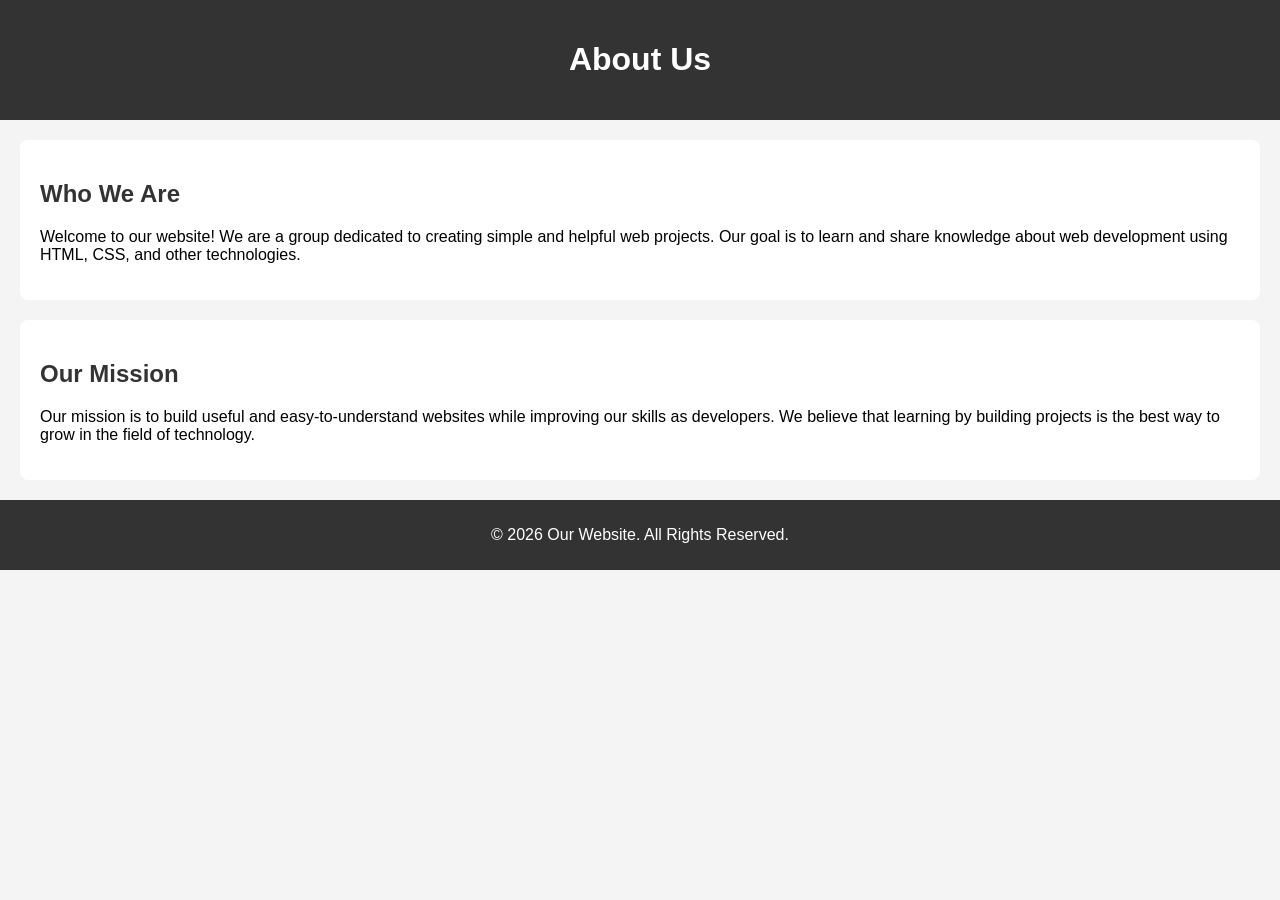
==== aboutus.html @ 9538e19f "sfaeaw" ====
<!DOCTYPE html>
<html lang="en">
<head>
    <meta charset="UTF-8">
    <meta name="viewport" content="width=device-width, initial-scale=1.0">
    <title>About Us</title>
    <link rel="stylesheet" href="aboutus.css">
</head>
<body>

<header>
    <h1>About Us</h1>
</header>

<section class="about">
    <h2>Who We Are</h2>
    <p>
        Welcome to our website! We are a group dedicated to creating simple
        and helpful web projects. Our goal is to learn and share knowledge
        about web development using HTML, CSS, and other technologies.
    </p>
</section>

<section class="mission">
    <h2>Our Mission</h2>
    <p>
        Our mission is to build useful and easy-to-understand websites while
        improving our skills as developers. We believe that learning by
        building projects is the best way to grow in the field of technology.
    </p>
</section>

<footer>
    <p>© 2026 Our Website. All Rights Reserved.</p>
</footer>

</body>
</html>
---- aboutus.css ----
body {
    font-family: Arial, sans-serif;
    margin: 0;
    background-color: #f4f4f4;
}

header {
    background-color: #333;
    color: white;
    text-align: center;
    padding: 20px;
}

.about, .mission {
    background: white;
    margin: 20px;
    padding: 20px;
    border-radius: 8px;
}

h2 {
    color: #333;
}

footer {
    text-align: center;
    padding: 10px;
    background: #333;
    color: white;
}
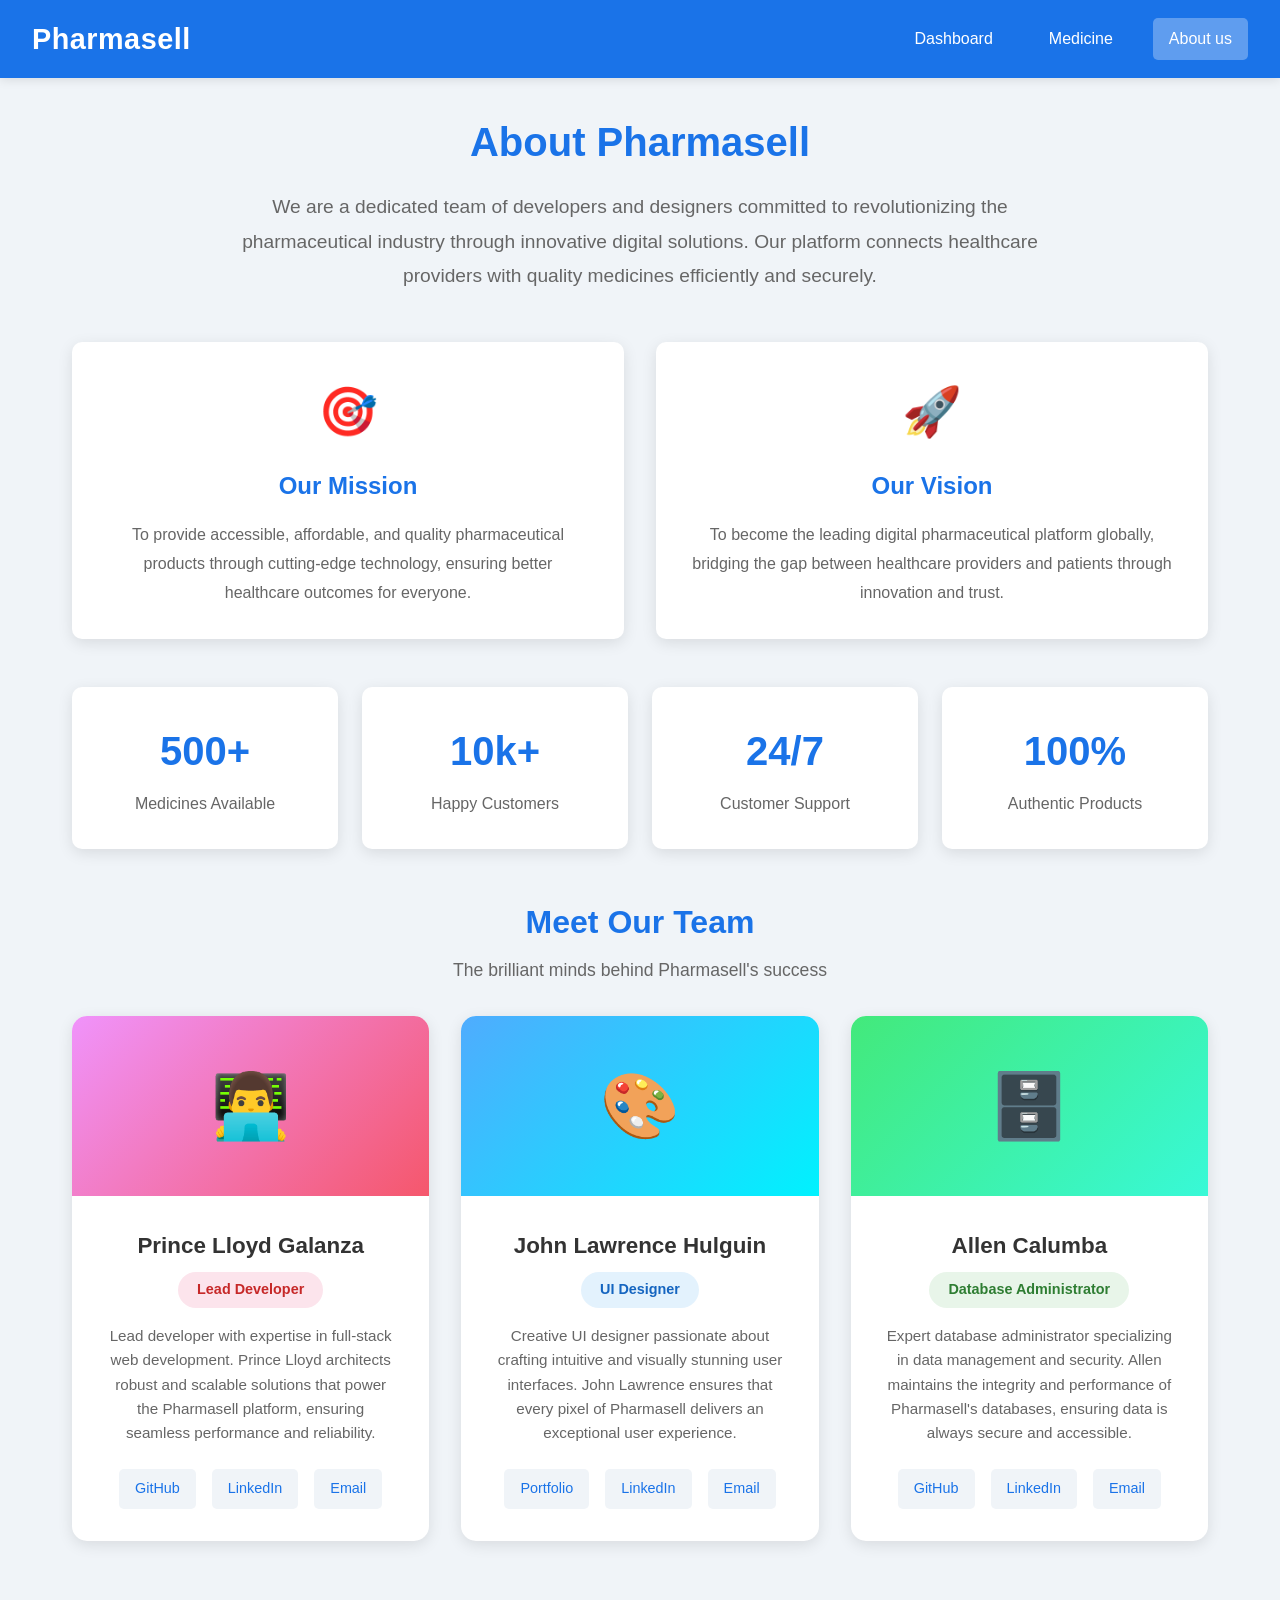
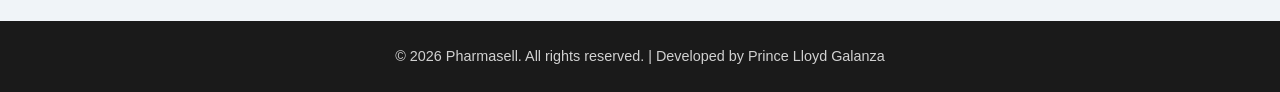
==== commit 16bedd71: "aw" ====
--- a/aboutus.html
+++ b/aboutus.html
@@ -3,35 +3,447 @@
 <head>
     <meta charset="UTF-8">
     <meta name="viewport" content="width=device-width, initial-scale=1.0">
-    <title>About Us</title>
-    <link rel="stylesheet" href="aboutus.css">
+    <title>Pharmasell - About Us</title>
+    <style>
+        /* Reset and Base Styles */
+        * {
+            margin: 0;
+            padding: 0;
+            box-sizing: border-box;
+        }
+
+        body {
+            font-family: 'Segoe UI', Tahoma, Geneva, Verdana, sans-serif;
+            line-height: 1.6;
+            color: #333;
+            background-color: #f0f4f8;
+            min-height: 100vh;
+            display: flex;
+            flex-direction: column;
+        }
+
+        /* Header Styles */
+        header {
+            background-color: #1a73e8;
+            color: white;
+            padding: 1rem 2rem;
+            display: flex;
+            justify-content: space-between;
+            align-items: center;
+            box-shadow: 0 2px 10px rgba(0, 0, 0, 0.1);
+            position: sticky;
+            top: 0;
+            z-index: 100;
+        }
+
+        header h1 {
+            font-size: 1.8rem;
+            font-weight: 700;
+            letter-spacing: 0.5px;
+        }
+
+        nav {
+            display: flex;
+            gap: 1.5rem;
+        }
+
+        nav a {
+            color: white;
+            text-decoration: none;
+            font-weight: 500;
+            padding: 0.5rem 1rem;
+            border-radius: 5px;
+            transition: background-color 0.3s ease;
+        }
+
+        nav a:hover {
+            background-color: rgba(255, 255, 255, 0.2);
+        }
+
+        nav a.active {
+            background-color: rgba(255, 255, 255, 0.3);
+        }
+
+        /* Main Content Styles */
+        main {
+            flex: 1;
+            padding: 2rem;
+            max-width: 1200px;
+            margin: 0 auto;
+            width: 100%;
+        }
+
+        /* About Section */
+        .about-header {
+            text-align: center;
+            margin-bottom: 3rem;
+        }
+
+        .about-header h2 {
+            font-size: 2.5rem;
+            color: #1a73e8;
+            margin-bottom: 1rem;
+        }
+
+        .about-header p {
+            font-size: 1.2rem;
+            color: #666;
+            max-width: 800px;
+            margin: 0 auto;
+            line-height: 1.8;
+        }
+
+        /* Mission & Vision */
+        .mission-vision {
+            display: grid;
+            grid-template-columns: repeat(auto-fit, minmax(300px, 1fr));
+            gap: 2rem;
+            margin-bottom: 3rem;
+        }
+
+        .info-card {
+            background: white;
+            padding: 2rem;
+            border-radius: 10px;
+            box-shadow: 0 4px 15px rgba(0, 0, 0, 0.1);
+            text-align: center;
+            transition: transform 0.3s ease;
+        }
+
+        .info-card:hover {
+            transform: translateY(-5px);
+        }
+
+        .info-card .icon {
+            font-size: 3rem;
+            margin-bottom: 1rem;
+        }
+
+        .info-card h3 {
+            font-size: 1.5rem;
+            color: #1a73e8;
+            margin-bottom: 1rem;
+        }
+
+        .info-card p {
+            color: #666;
+            line-height: 1.8;
+        }
+
+        /* Team Section */
+        .team-section {
+            margin-bottom: 3rem;
+        }
+
+        .team-title {
+            text-align: center;
+            margin-bottom: 2rem;
+        }
+
+        .team-title h3 {
+            font-size: 2rem;
+            color: #1a73e8;
+            margin-bottom: 0.5rem;
+        }
+
+        .team-title p {
+            color: #666;
+            font-size: 1.1rem;
+        }
+
+        .team-grid {
+            display: grid;
+            grid-template-columns: repeat(auto-fit, minmax(300px, 1fr));
+            gap: 2rem;
+        }
+
+        .team-card {
+            background: white;
+            border-radius: 15px;
+            overflow: hidden;
+            box-shadow: 0 4px 15px rgba(0, 0, 0, 0.1);
+            transition: transform 0.3s ease, box-shadow 0.3s ease;
+            text-align: center;
+        }
+
+        .team-card:hover {
+            transform: translateY(-10px);
+            box-shadow: 0 10px 30px rgba(0, 0, 0, 0.15);
+        }
+
+        .team-avatar {
+            background: linear-gradient(135deg, #667eea 0%, #764ba2 100%);
+            height: 180px;
+            display: flex;
+            align-items: center;
+            justify-content: center;
+            font-size: 4rem;
+            position: relative;
+        }
+
+        .team-avatar.dev-lead {
+            background: linear-gradient(135deg, #f093fb 0%, #f5576c 100%);
+        }
+
+        .team-avatar.ui-designer {
+            background: linear-gradient(135deg, #4facfe 0%, #00f2fe 100%);
+        }
+
+        .team-avatar.db-admin {
+            background: linear-gradient(135deg, #43e97b 0%, #38f9d7 100%);
+        }
+
+        .team-info {
+            padding: 2rem;
+        }
+
+        .team-name {
+            font-size: 1.4rem;
+            font-weight: 700;
+            color: #333;
+            margin-bottom: 0.5rem;
+        }
+
+        .team-role {
+            display: inline-block;
+            background-color: #e8f0fe;
+            color: #1a73e8;
+            padding: 0.4rem 1.2rem;
+            border-radius: 25px;
+            font-size: 0.9rem;
+            font-weight: 600;
+            margin-bottom: 1rem;
+        }
+
+        .team-role.lead {
+            background-color: #fce4ec;
+            color: #c62828;
+        }
+
+        .team-role.designer {
+            background-color: #e3f2fd;
+            color: #1565c0;
+        }
+
+        .team-role.database {
+            background-color: #e8f5e9;
+            color: #2e7d32;
+        }
+
+        .team-bio {
+            color: #666;
+            font-size: 0.95rem;
+            line-height: 1.6;
+            margin-bottom: 1.5rem;
+        }
+
+        .social-links {
+            display: flex;
+            justify-content: center;
+            gap: 1rem;
+        }
+
+        .social-link {
+            background-color: #f0f4f8;
+            color: #1a73e8;
+            text-decoration: none;
+            padding: 0.5rem 1rem;
+            border-radius: 5px;
+            font-size: 0.9rem;
+            transition: background-color 0.3s ease, color 0.3s ease;
+        }
+
+        .social-link:hover {
+            background-color: #1a73e8;
+            color: white;
+        }
+
+        /* Stats Section */
+        .stats-section {
+            display: grid;
+            grid-template-columns: repeat(auto-fit, minmax(200px, 1fr));
+            gap: 1.5rem;
+            margin-bottom: 3rem;
+        }
+
+        .stat-card {
+            background: white;
+            padding: 2rem;
+            border-radius: 10px;
+            box-shadow: 0 4px 15px rgba(0, 0, 0, 0.1);
+            text-align: center;
+        }
+
+        .stat-number {
+            font-size: 2.5rem;
+            font-weight: 700;
+            color: #1a73e8;
+            margin-bottom: 0.5rem;
+        }
+
+        .stat-label {
+            color: #666;
+            font-size: 1rem;
+            font-weight: 500;
+        }
+
+        /* Footer Styles */
+        footer {
+            background-color: #1a1a1a;
+            color: white;
+            text-align: center;
+            padding: 1.5rem;
+            margin-top: auto;
+        }
+
+        footer p {
+            font-size: 0.9rem;
+            opacity: 0.8;
+        }
+
+        /* Responsive Design */
+        @media (max-width: 768px) {
+            header {
+                flex-direction: column;
+                gap: 1rem;
+                padding: 1rem;
+            }
+
+            nav {
+                gap: 0.5rem;
+            }
+
+            nav a {
+                padding: 0.4rem 0.8rem;
+                font-size: 0.9rem;
+            }
+
+            .about-header h2 {
+                font-size: 2rem;
+            }
+
+            .team-grid {
+                grid-template-columns: 1fr;
+            }
+        }
+    </style>
 </head>
 <body>
 
 <header>
-    <h1>About Us</h1>
+    <h1>Pharmasell</h1>
+    <nav>
+        <a href="index.html">Dashboard</a>
+        <a href="medicine.html">Medicine</a>
+        <a href="aboutus.html" class="active">About us</a>
+    </nav>
 </header>
 
-<section class="about">
-    <h2>Who We Are</h2>
-    <p>
-        Welcome to our website! We are a group dedicated to creating simple
-        and helpful web projects. Our goal is to learn and share knowledge
-        about web development using HTML, CSS, and other technologies.
-    </p>
-</section>
-
-<section class="mission">
-    <h2>Our Mission</h2>
-    <p>
-        Our mission is to build useful and easy-to-understand websites while
-        improving our skills as developers. We believe that learning by
-        building projects is the best way to grow in the field of technology.
-    </p>
-</section>
+<main>
+    <!-- About Header -->
+    <div class="about-header">
+        <h2>About Pharmasell</h2>
+        <p>We are a dedicated team of developers and designers committed to revolutionizing the pharmaceutical industry through innovative digital solutions. Our platform connects healthcare providers with quality medicines efficiently and securely.</p>
+    </div>
+
+    <!-- Mission & Vision -->
+    <div class="mission-vision">
+        <div class="info-card">
+            <div class="icon">🎯</div>
+            <h3>Our Mission</h3>
+            <p>To provide accessible, affordable, and quality pharmaceutical products through cutting-edge technology, ensuring better healthcare outcomes for everyone.</p>
+        </div>
+        <div class="info-card">
+            <div class="icon">🚀</div>
+            <h3>Our Vision</h3>
+            <p>To become the leading digital pharmaceutical platform globally, bridging the gap between healthcare providers and patients through innovation and trust.</p>
+        </div>
+    </div>
+
+    <!-- Stats Section -->
+    <div class="stats-section">
+        <div class="stat-card">
+            <div class="stat-number">500+</div>
+            <div class="stat-label">Medicines Available</div>
+        </div>
+        <div class="stat-card">
+            <div class="stat-number">10k+</div>
+            <div class="stat-label">Happy Customers</div>
+        </div>
+        <div class="stat-card">
+            <div class="stat-number">24/7</div>
+            <div class="stat-label">Customer Support</div>
+        </div>
+        <div class="stat-card">
+            <div class="stat-number">100%</div>
+            <div class="stat-label">Authentic Products</div>
+        </div>
+    </div>
+
+    <!-- Team Section -->
+    <div class="team-section">
+        <div class="team-title">
+            <h3>Meet Our Team</h3>
+            <p>The brilliant minds behind Pharmasell's success</p>
+        </div>
+
+        <div class="team-grid">
+            <!-- Prince Lloyd Galanza - Lead Developer -->
+            <div class="team-card">
+                <div class="team-avatar dev-lead">
+                    👨‍💻
+                </div>
+                <div class="team-info">
+                    <h4 class="team-name">Prince Lloyd Galanza</h4>
+                    <span class="team-role lead">Lead Developer</span>
+                    <p class="team-bio">Lead developer with expertise in full-stack web development. Prince Lloyd architects robust and scalable solutions that power the Pharmasell platform, ensuring seamless performance and reliability.</p>
+                    <div class="social-links">
+                        <a href="#" class="social-link">GitHub</a>
+                        <a href="#" class="social-link">LinkedIn</a>
+                        <a href="#" class="social-link">Email</a>
+                    </div>
+                </div>
+            </div>
+
+            <!-- John Lawrence Hulguin - UI Designer -->
+            <div class="team-card">
+                <div class="team-avatar ui-designer">
+                    🎨
+                </div>
+                <div class="team-info">
+                    <h4 class="team-name">John Lawrence Hulguin</h4>
+                    <span class="team-role designer">UI Designer</span>
+                    <p class="team-bio">Creative UI designer passionate about crafting intuitive and visually stunning user interfaces. John Lawrence ensures that every pixel of Pharmasell delivers an exceptional user experience.</p>
+                    <div class="social-links">
+                        <a href="#" class="social-link">Portfolio</a>
+                        <a href="#" class="social-link">LinkedIn</a>
+                        <a href="#" class="social-link">Email</a>
+                    </div>
+                </div>
+            </div>
+
+            <!-- Allen Calumba - Database Administrator -->
+            <div class="team-card">
+                <div class="team-avatar db-admin">
+                    🗄️
+                </div>
+                <div class="team-info">
+                    <h4 class="team-name">Allen Calumba</h4>
+                    <span class="team-role database">Database Administrator</span>
+                    <p class="team-bio">Expert database administrator specializing in data management and security. Allen maintains the integrity and performance of Pharmasell's databases, ensuring data is always secure and accessible.</p>
+                    <div class="social-links">
+                        <a href="#" class="social-link">GitHub</a>
+                        <a href="#" class="social-link">LinkedIn</a>
+                        <a href="#" class="social-link">Email</a>
+                    </div>
+                </div>
+            </div>
+        </div>
+    </div>
+</main>
 
 <footer>
-    <p>© 2026 Our Website. All Rights Reserved.</p>
+    <p>© 2026 Pharmasell. All rights reserved. | Developed by Prince Lloyd Galanza</p>
 </footer>
 
 </body>
